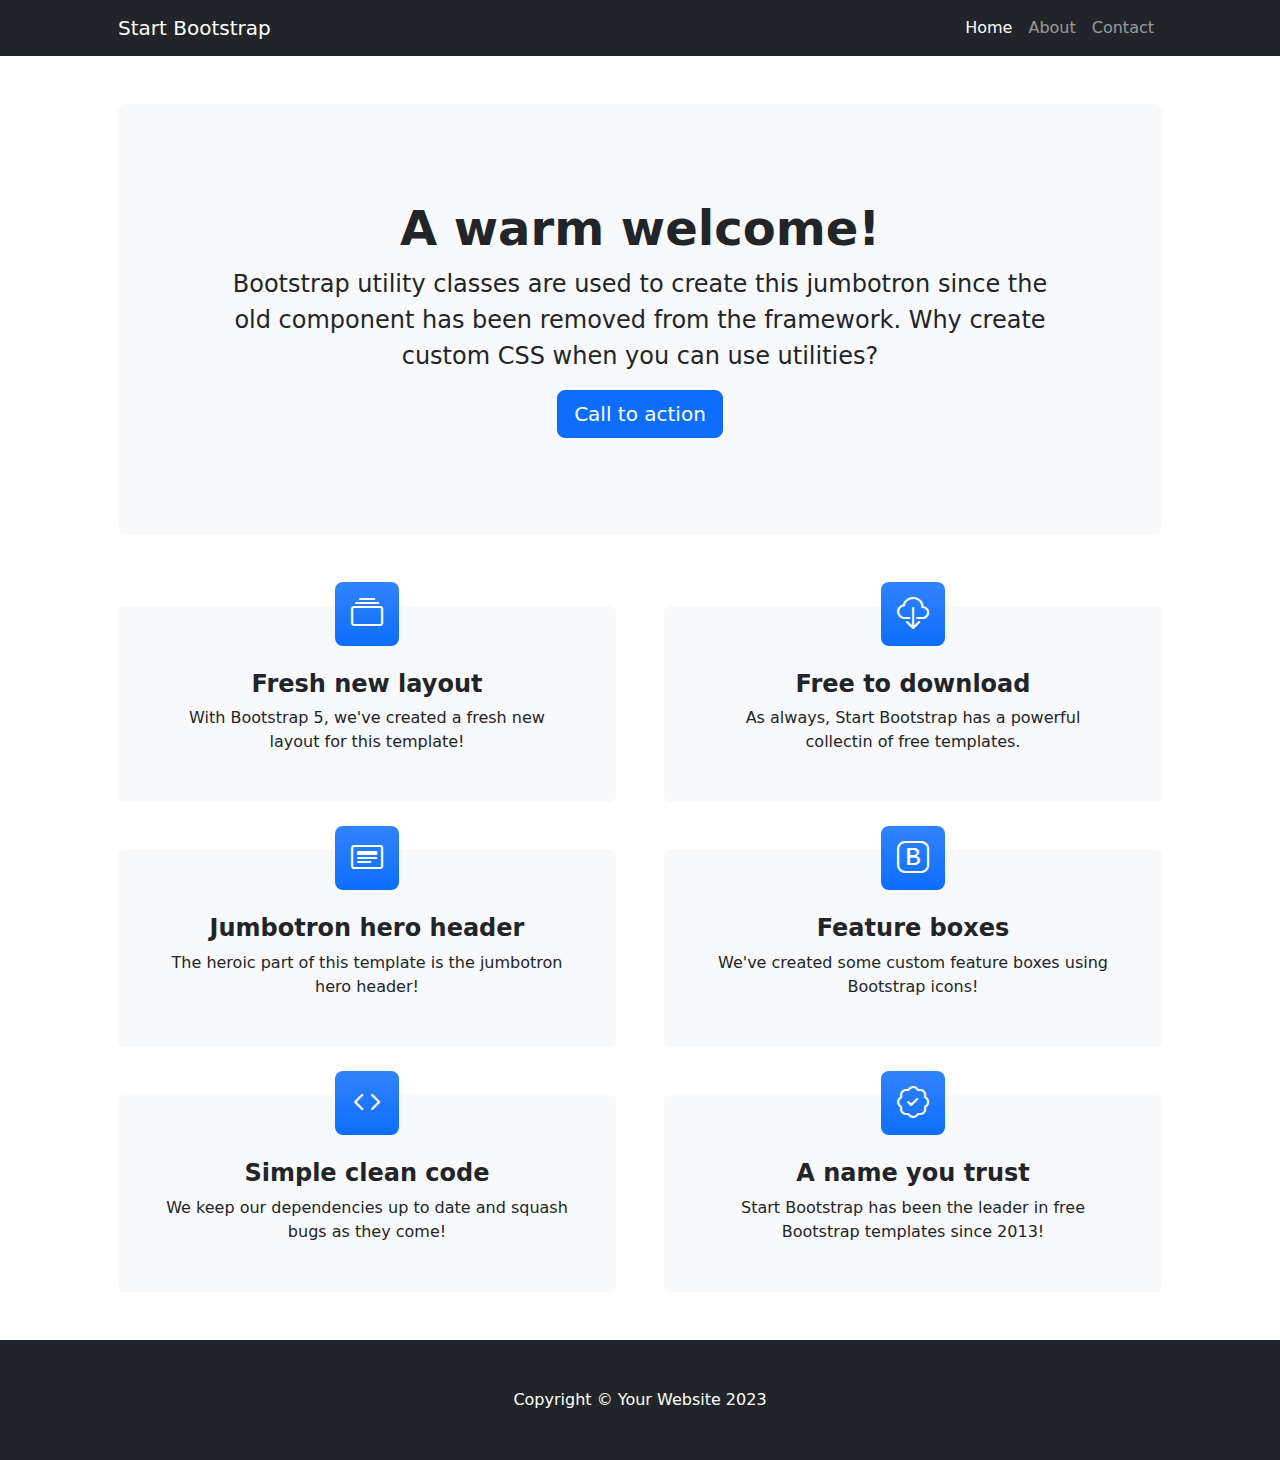
==== myapp/templates/home.html @ 9fb50898 "Carga de todos los archivos" ====
<!DOCTYPE html>
<html lang="en">
    <head>
        <meta charset="utf-8" />
        <meta name="viewport" content="width=device-width, initial-scale=1, shrink-to-fit=no" />
        <meta name="description" content="" />
        <meta name="author" content="" />
        <title>Heroic Features - Start Bootstrap Template</title>
        <!-- Favicon-->
        <link rel="icon" type="image/x-icon" href="static/assets/favicon.ico" />
        <!-- Bootstrap icons-->
        <link href="https://cdn.jsdelivr.net/npm/bootstrap-icons@1.4.1/font/bootstrap-icons.css" rel="stylesheet" />
        <!-- Core theme CSS (includes Bootstrap)-->
        <link href="static/css/styles.css" rel="stylesheet" />
    </head>
    <body>
        <!-- Responsive navbar-->
        <nav class="navbar navbar-expand-lg navbar-dark bg-dark">
            <div class="container px-lg-5">
                <a class="navbar-brand" href="#!">Start Bootstrap</a>
                <button class="navbar-toggler" type="button" data-bs-toggle="collapse" data-bs-target="#navbarSupportedContent" aria-controls="navbarSupportedContent" aria-expanded="false" aria-label="Toggle navigation"><span class="navbar-toggler-icon"></span></button>
                <div class="collapse navbar-collapse" id="navbarSupportedContent">
                    <ul class="navbar-nav ms-auto mb-2 mb-lg-0">
                        <li class="nav-item"><a class="nav-link active" aria-current="page" href="#!">Home</a></li>
                        <li class="nav-item"><a class="nav-link" href="#!">About</a></li>
                        <li class="nav-item"><a class="nav-link" href="#!">Contact</a></li>
                    </ul>
                </div>
            </div>
        </nav>
        <!-- Header-->
        <header class="py-5">
            <div class="container px-lg-5">
                <div class="p-4 p-lg-5 bg-light rounded-3 text-center">
                    <div class="m-4 m-lg-5">
                        <h1 class="display-5 fw-bold">A warm welcome!</h1>
                        <p class="fs-4">Bootstrap utility classes are used to create this jumbotron since the old component has been removed from the framework. Why create custom CSS when you can use utilities?</p>
                        <a class="btn btn-primary btn-lg" href="#!">Call to action</a>
                    </div>
                </div>
            </div>
        </header>
        <!-- Page Content-->
        <section class="pt-4">
            <div class="container px-lg-5">
                <!-- Page Features-->
                <div class="row gx-lg-5">
                    <div class="col-lg-6 col-xxl-4 mb-5">
                        <div class="card bg-light border-0 h-100">
                            <div class="card-body text-center p-4 p-lg-5 pt-0 pt-lg-0">
                                <div class="feature bg-primary bg-gradient text-white rounded-3 mb-4 mt-n4"><i class="bi bi-collection"></i></div>
                                <h2 class="fs-4 fw-bold">Fresh new layout</h2>
                                <p class="mb-0">With Bootstrap 5, we've created a fresh new layout for this template!</p>
                            </div>
                        </div>
                    </div>
                    <div class="col-lg-6 col-xxl-4 mb-5">
                        <div class="card bg-light border-0 h-100">
                            <div class="card-body text-center p-4 p-lg-5 pt-0 pt-lg-0">
                                <div class="feature bg-primary bg-gradient text-white rounded-3 mb-4 mt-n4"><i class="bi bi-cloud-download"></i></div>
                                <h2 class="fs-4 fw-bold">Free to download</h2>
                                <p class="mb-0">As always, Start Bootstrap has a powerful collectin of free templates.</p>
                            </div>
                        </div>
                    </div>
                    <div class="col-lg-6 col-xxl-4 mb-5">
                        <div class="card bg-light border-0 h-100">
                            <div class="card-body text-center p-4 p-lg-5 pt-0 pt-lg-0">
                                <div class="feature bg-primary bg-gradient text-white rounded-3 mb-4 mt-n4"><i class="bi bi-card-heading"></i></div>
                                <h2 class="fs-4 fw-bold">Jumbotron hero header</h2>
                                <p class="mb-0">The heroic part of this template is the jumbotron hero header!</p>
                            </div>
                        </div>
                    </div>
                    <div class="col-lg-6 col-xxl-4 mb-5">
                        <div class="card bg-light border-0 h-100">
                            <div class="card-body text-center p-4 p-lg-5 pt-0 pt-lg-0">
                                <div class="feature bg-primary bg-gradient text-white rounded-3 mb-4 mt-n4"><i class="bi bi-bootstrap"></i></div>
                                <h2 class="fs-4 fw-bold">Feature boxes</h2>
                                <p class="mb-0">We've created some custom feature boxes using Bootstrap icons!</p>
                            </div>
                        </div>
                    </div>
                    <div class="col-lg-6 col-xxl-4 mb-5">
                        <div class="card bg-light border-0 h-100">
                            <div class="card-body text-center p-4 p-lg-5 pt-0 pt-lg-0">
                                <div class="feature bg-primary bg-gradient text-white rounded-3 mb-4 mt-n4"><i class="bi bi-code"></i></div>
                                <h2 class="fs-4 fw-bold">Simple clean code</h2>
                                <p class="mb-0">We keep our dependencies up to date and squash bugs as they come!</p>
                            </div>
                        </div>
                    </div>
                    <div class="col-lg-6 col-xxl-4 mb-5">
                        <div class="card bg-light border-0 h-100">
                            <div class="card-body text-center p-4 p-lg-5 pt-0 pt-lg-0">
                                <div class="feature bg-primary bg-gradient text-white rounded-3 mb-4 mt-n4"><i class="bi bi-patch-check"></i></div>
                                <h2 class="fs-4 fw-bold">A name you trust</h2>
                                <p class="mb-0">Start Bootstrap has been the leader in free Bootstrap templates since 2013!</p>
                            </div>
                        </div>
                    </div>
                </div>
            </div>
        </section>
        <!-- Footer-->
        <footer class="py-5 bg-dark">
            <div class="container"><p class="m-0 text-center text-white">Copyright &copy; Your Website 2023</p></div>
        </footer>
        <!-- Bootstrap core JS-->
        <script src="https://cdn.jsdelivr.net/npm/bootstrap@5.2.3/dist/js/bootstrap.bundle.min.js"></script>
        <!-- Core theme JS-->
        <script src="static/js/scripts.js"></script>
    </body>
</html>
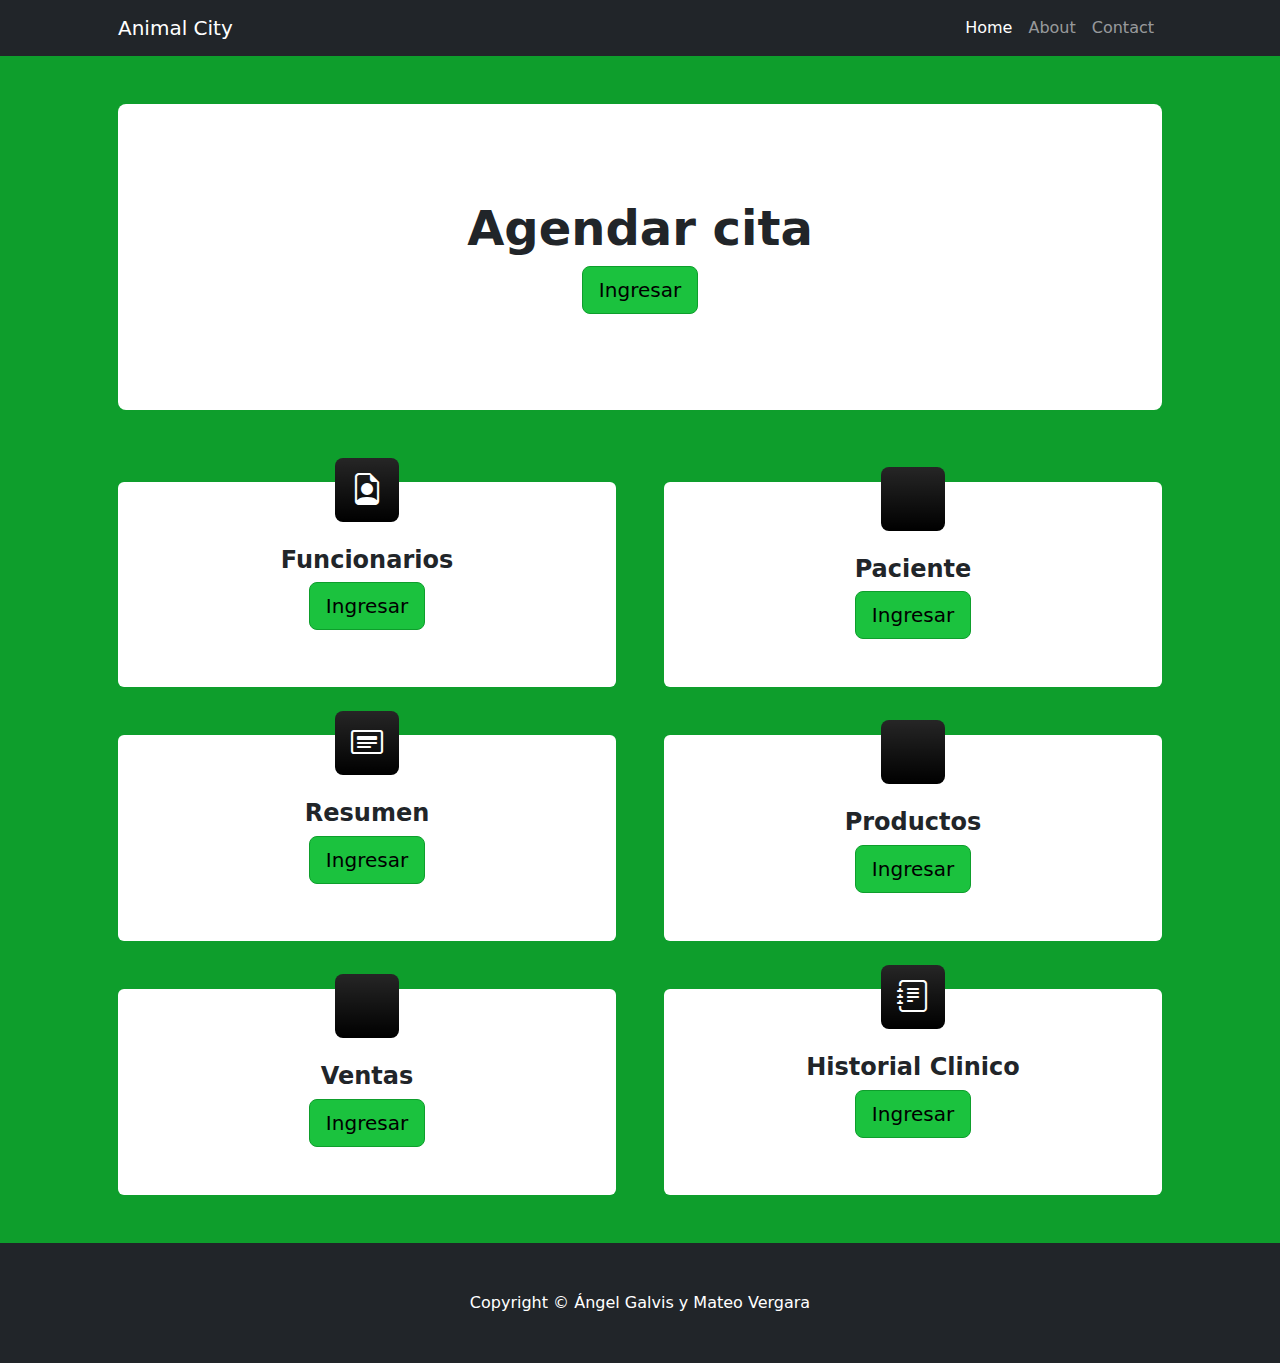
==== commit 3e844477: "Se configuro el front y se agrego el direccionamiento entre vistas" ====
--- a/myapp/templates/home.html
+++ b/myapp/templates/home.html
@@ -1,23 +1,25 @@
 <!DOCTYPE html>
-<html lang="en">
+<html lang="es">
     <head>
         <meta charset="utf-8" />
         <meta name="viewport" content="width=device-width, initial-scale=1, shrink-to-fit=no" />
         <meta name="description" content="" />
         <meta name="author" content="" />
-        <title>Heroic Features - Start Bootstrap Template</title>
+        <title>Animal City.com</title>
         <!-- Favicon-->
         <link rel="icon" type="image/x-icon" href="static/assets/favicon.ico" />
         <!-- Bootstrap icons-->
         <link href="https://cdn.jsdelivr.net/npm/bootstrap-icons@1.4.1/font/bootstrap-icons.css" rel="stylesheet" />
         <!-- Core theme CSS (includes Bootstrap)-->
         <link href="static/css/styles.css" rel="stylesheet" />
+        <!--Iconos de Wesome-->
+        <link rel="stylesheet" href="https://cdnjs.cloudflare.com/ajax/libs/font-awesome/6.4.0/css/all.min.css" integrity="sha512-iecdLmaskl7CVkqkXNQ/ZH/XLlvWZOJyj7Yy7tcenmpD1ypASozpmT/E0iPtmFIB46ZmdtAc9eNBvH0H/ZpiBw==" crossorigin="anonymous" referrerpolicy="no-referrer" />
     </head>
     <body>
         <!-- Responsive navbar-->
         <nav class="navbar navbar-expand-lg navbar-dark bg-dark">
             <div class="container px-lg-5">
-                <a class="navbar-brand" href="#!">Start Bootstrap</a>
+                <a class="navbar-brand" href="#!">Animal City</a>
                 <button class="navbar-toggler" type="button" data-bs-toggle="collapse" data-bs-target="#navbarSupportedContent" aria-controls="navbarSupportedContent" aria-expanded="false" aria-label="Toggle navigation"><span class="navbar-toggler-icon"></span></button>
                 <div class="collapse navbar-collapse" id="navbarSupportedContent">
                     <ul class="navbar-nav ms-auto mb-2 mb-lg-0">
@@ -31,11 +33,10 @@
         <!-- Header-->
         <header class="py-5">
             <div class="container px-lg-5">
-                <div class="p-4 p-lg-5 bg-light rounded-3 text-center">
+                <div class="p-4 p-lg-5 bg-light rounded-3 text-center ">
                     <div class="m-4 m-lg-5">
-                        <h1 class="display-5 fw-bold">A warm welcome!</h1>
-                        <p class="fs-4">Bootstrap utility classes are used to create this jumbotron since the old component has been removed from the framework. Why create custom CSS when you can use utilities?</p>
-                        <a class="btn btn-primary btn-lg" href="#!">Call to action</a>
+                        <h1 class="display-5 fw-bold">Agendar cita</h1>
+                        <a class="btn btn-primary btn-lg" href="Agendar">Ingresar</a>
                     </div>
                 </div>
             </div>
@@ -45,57 +46,63 @@
             <div class="container px-lg-5">
                 <!-- Page Features-->
                 <div class="row gx-lg-5">
+                    <!--Funcionarios-->
                     <div class="col-lg-6 col-xxl-4 mb-5">
                         <div class="card bg-light border-0 h-100">
                             <div class="card-body text-center p-4 p-lg-5 pt-0 pt-lg-0">
-                                <div class="feature bg-primary bg-gradient text-white rounded-3 mb-4 mt-n4"><i class="bi bi-collection"></i></div>
-                                <h2 class="fs-4 fw-bold">Fresh new layout</h2>
-                                <p class="mb-0">With Bootstrap 5, we've created a fresh new layout for this template!</p>
+                                <div class="feature bg-primary bg-gradient text-white rounded-3 mb-4 mt-n4"><i class="bi bi-file-earmark-person"></i></div>
+                                <h2 class="fs-4 fw-bold">Funcionarios</h2>
+                                <a class="btn btn-primary btn-lg" href="Funcionarios">Ingresar</a>
                             </div>
                         </div>
                     </div>
+                    <!--Paciente-->
                     <div class="col-lg-6 col-xxl-4 mb-5">
                         <div class="card bg-light border-0 h-100">
                             <div class="card-body text-center p-4 p-lg-5 pt-0 pt-lg-0">
-                                <div class="feature bg-primary bg-gradient text-white rounded-3 mb-4 mt-n4"><i class="bi bi-cloud-download"></i></div>
-                                <h2 class="fs-4 fw-bold">Free to download</h2>
-                                <p class="mb-0">As always, Start Bootstrap has a powerful collectin of free templates.</p>
+                                <div class="feature bg-primary bg-gradient text-white rounded-3 mb-4 mt-n4"><i class="fa-solid fa-shield-cat"></i></div>
+                                <h2 class="fs-4 fw-bold">Paciente</h2>
+                                <a class="btn btn-primary btn-lg" href="Paciente">Ingresar</a>
                             </div>
                         </div>
                     </div>
+                    <!--Resumen-->
                     <div class="col-lg-6 col-xxl-4 mb-5">
                         <div class="card bg-light border-0 h-100">
                             <div class="card-body text-center p-4 p-lg-5 pt-0 pt-lg-0">
                                 <div class="feature bg-primary bg-gradient text-white rounded-3 mb-4 mt-n4"><i class="bi bi-card-heading"></i></div>
-                                <h2 class="fs-4 fw-bold">Jumbotron hero header</h2>
-                                <p class="mb-0">The heroic part of this template is the jumbotron hero header!</p>
+                                <h2 class="fs-4 fw-bold">Resumen</h2>
+                                <a class="btn btn-primary btn-lg" href="Resumen">Ingresar</a>
                             </div>
                         </div>
                     </div>
+                    <!--Productos-->
                     <div class="col-lg-6 col-xxl-4 mb-5">
                         <div class="card bg-light border-0 h-100">
                             <div class="card-body text-center p-4 p-lg-5 pt-0 pt-lg-0">
-                                <div class="feature bg-primary bg-gradient text-white rounded-3 mb-4 mt-n4"><i class="bi bi-bootstrap"></i></div>
-                                <h2 class="fs-4 fw-bold">Feature boxes</h2>
-                                <p class="mb-0">We've created some custom feature boxes using Bootstrap icons!</p>
+                                <div class="feature bg-primary bg-gradient text-white rounded-3 mb-4 mt-n4"><i class="fa-solid fa-syringe"></i></div>
+                                <h2 class="fs-4 fw-bold">Productos</h2>
+                                <a class="btn btn-primary btn-lg" href="Productos">Ingresar</a>
                             </div>
                         </div>
                     </div>
+                    <!--Ventas-->
                     <div class="col-lg-6 col-xxl-4 mb-5">
                         <div class="card bg-light border-0 h-100">
                             <div class="card-body text-center p-4 p-lg-5 pt-0 pt-lg-0">
-                                <div class="feature bg-primary bg-gradient text-white rounded-3 mb-4 mt-n4"><i class="bi bi-code"></i></div>
-                                <h2 class="fs-4 fw-bold">Simple clean code</h2>
-                                <p class="mb-0">We keep our dependencies up to date and squash bugs as they come!</p>
+                                <div class="feature bg-primary bg-gradient text-white rounded-3 mb-4 mt-n4"><i class="fa-solid fa-money-bill-1-wave"></i></div>
+                                <h2 class="fs-4 fw-bold">Ventas</h2>
+                                <a class="btn btn-primary btn-lg" href="Ventas">Ingresar</a>
                             </div>
                         </div>
                     </div>
+                    <!--Historial Clinico-->
                     <div class="col-lg-6 col-xxl-4 mb-5">
                         <div class="card bg-light border-0 h-100">
                             <div class="card-body text-center p-4 p-lg-5 pt-0 pt-lg-0">
-                                <div class="feature bg-primary bg-gradient text-white rounded-3 mb-4 mt-n4"><i class="bi bi-patch-check"></i></div>
-                                <h2 class="fs-4 fw-bold">A name you trust</h2>
-                                <p class="mb-0">Start Bootstrap has been the leader in free Bootstrap templates since 2013!</p>
+                                <div class="feature bg-primary bg-gradient text-white rounded-3 mb-4 mt-n4"><i class="bi bi-journal-text"></i></div>
+                                <h2 class="fs-4 fw-bold">Historial Clinico</h2>
+                                <a class="btn btn-primary btn-lg" href="Historial_Cli">Ingresar</a>
                             </div>
                         </div>
                     </div>
@@ -104,7 +111,7 @@
         </section>
         <!-- Footer-->
         <footer class="py-5 bg-dark">
-            <div class="container"><p class="m-0 text-center text-white">Copyright &copy; Your Website 2023</p></div>
+            <div class="container"><p class="m-0 text-center text-white">Copyright &copy; Ángel Galvis y Mateo Vergara</p></div>
         </footer>
         <!-- Bootstrap core JS-->
         <script src="https://cdn.jsdelivr.net/npm/bootstrap@5.2.3/dist/js/bootstrap.bundle.min.js"></script>
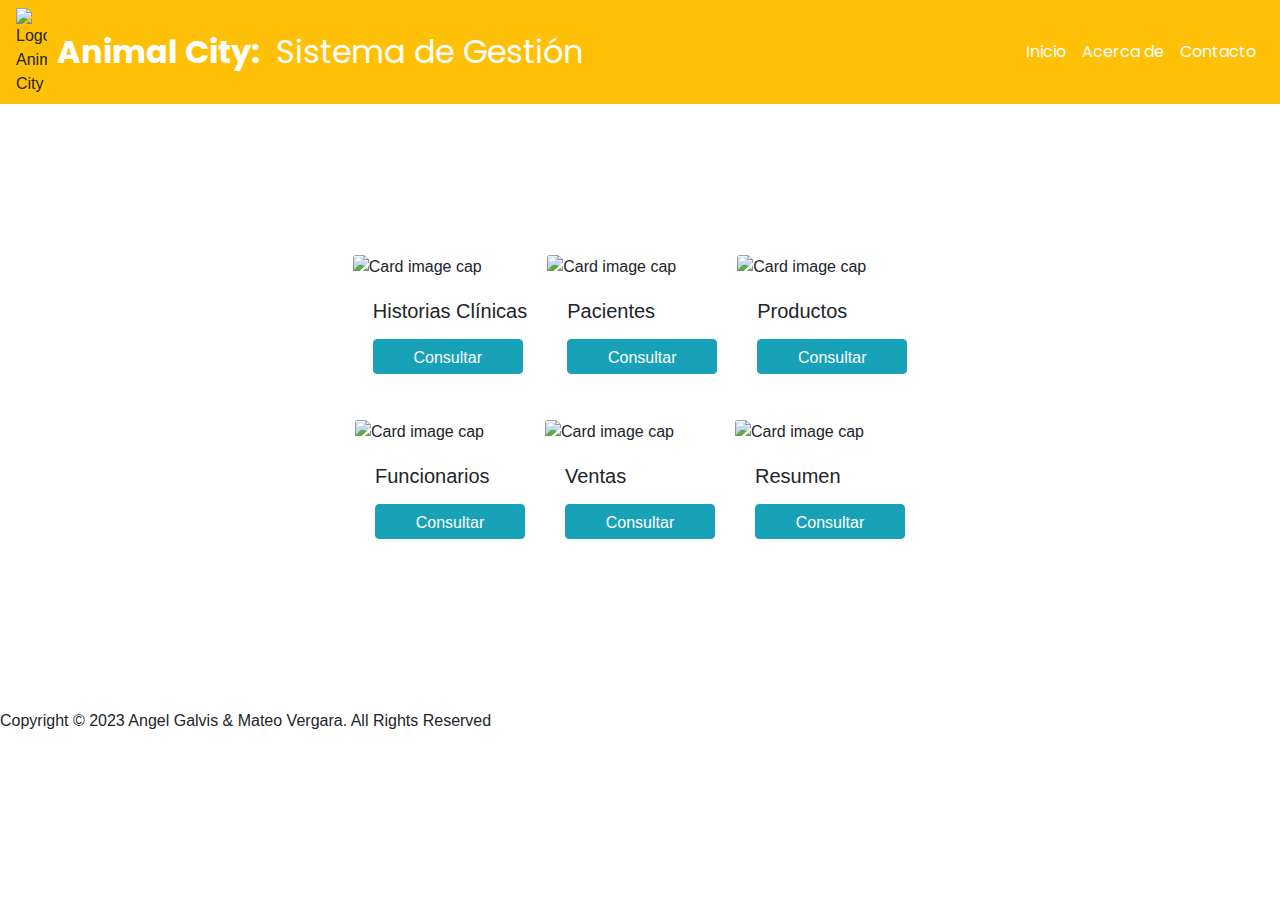
==== commit 3f5d3821: "Se agregan los cambios en de los templates" ====
--- a/myapp/templates/home.html
+++ b/myapp/templates/home.html
@@ -1,121 +1,147 @@
 <!DOCTYPE html>
+
 <html lang="es">
-    <head>
-        <meta charset="utf-8" />
-        <meta name="viewport" content="width=device-width, initial-scale=1, shrink-to-fit=no" />
-        <meta name="description" content="" />
-        <meta name="author" content="" />
-        <title>Animal City.com</title>
-        <!-- Favicon-->
-        <link rel="icon" type="image/x-icon" href="static/assets/favicon.ico" />
-        <!-- Bootstrap icons-->
-        <link href="https://cdn.jsdelivr.net/npm/bootstrap-icons@1.4.1/font/bootstrap-icons.css" rel="stylesheet" />
-        <!-- Core theme CSS (includes Bootstrap)-->
-        <link href="static/css/styles.css" rel="stylesheet" />
-        <!--Iconos de Wesome-->
-        <link rel="stylesheet" href="https://cdnjs.cloudflare.com/ajax/libs/font-awesome/6.4.0/css/all.min.css" integrity="sha512-iecdLmaskl7CVkqkXNQ/ZH/XLlvWZOJyj7Yy7tcenmpD1ypASozpmT/E0iPtmFIB46ZmdtAc9eNBvH0H/ZpiBw==" crossorigin="anonymous" referrerpolicy="no-referrer" />
-    </head>
-    <body>
-        <!-- Responsive navbar-->
-        <nav class="navbar navbar-expand-lg navbar-dark bg-dark">
-            <div class="container px-lg-5">
-                <a class="navbar-brand" href="#!">Animal City</a>
-                <button class="navbar-toggler" type="button" data-bs-toggle="collapse" data-bs-target="#navbarSupportedContent" aria-controls="navbarSupportedContent" aria-expanded="false" aria-label="Toggle navigation"><span class="navbar-toggler-icon"></span></button>
-                <div class="collapse navbar-collapse" id="navbarSupportedContent">
-                    <ul class="navbar-nav ms-auto mb-2 mb-lg-0">
-                        <li class="nav-item"><a class="nav-link active" aria-current="page" href="#!">Home</a></li>
-                        <li class="nav-item"><a class="nav-link" href="#!">About</a></li>
-                        <li class="nav-item"><a class="nav-link" href="#!">Contact</a></li>
-                    </ul>
-                </div>
+
+  <head>
+
+    <meta charset="UTF-8">
+    <meta name="viewport" content="width=device-width, initial-scale=1.0">
+
+    <!-- Titulo Página Web-->
+    <title>Animal City - Menú</title>
+
+    <!-- Favicon Pagina Web -->
+    <link rel="icon" type="image/png" href="../Views/images/favicon.png">
+
+    <!-- Agregamos los enlaces a los archivos CSS de Bootstrap -->
+    <link rel="stylesheet" href="https://maxcdn.bootstrapcdn.com/bootstrap/4.0.0/css/bootstrap.min.css">
+    
+    <!--Hoja de Estilos CSS-->
+    <link rel="stylesheet" href="../Views/css/style.css">
+
+    <!--Fuente de Google-->
+    <link rel="preconnect" href="https://fonts.googleapis.com">
+    <link rel="preconnect" href="https://fonts.gstatic.com" crossorigin>
+    <link href="https://fonts.googleapis.com/css2?family=Open+Sans:wght@400;700&family=Poppins:wght@400;700&display=swap" rel="stylesheet">
+
+  </head>
+
+    <body class="cuerpo-menu">
+
+        <!-- Creamos la navbar -->
+        <nav class="navbar navbar-expand-lg bg-warning">
+
+            <img class="logo-navbar" src="../Views/images/favicon.png" alt="Logo Animal City" style="width: 2.5%; margin-right: 10px;">
+            <a class="navbar-brand" href="#" style="color: white; font-size: xx-large; font-weight: bold; font-family: 'Poppins', sans-serif;">Animal City:</a>
+            <a class="navbar-brand" href="#" style="color: white; font-size: xx-large; font-family: 'Poppins', sans-serif;">Sistema de Gestión</a>
+
+            <button class="navbar-toggler" type="button" data-toggle="collapse" data-target="#navbarNav" aria-controls="navbarNav" aria-expanded="false" aria-label="Toggle navigation">
+              <span class="navbar-toggler-icon"></span>
+            </button>
+
+            <div class="collapse navbar-collapse" id="navbarNav" style="align-content: center;">
+              
+              <ul class="navbar-nav ml-auto">
+
+                <li class="nav-item">
+                  <a class="nav-link" href="#" style="color: white; font-family: 'Poppins', sans-serif;">Inicio</a>
+                </li>
+
+                <li class="nav-item"">
+                  <a class="nav-link" href="#" style="color: white; font-family: 'Poppins', sans-serif;">Acerca de</a>
+                </li>
+
+                <li class="nav-item">
+                  <a class="nav-link" href="#"  style="color: white; font-family: 'Poppins', sans-serif;">Contacto</a>
+                </li>
+
+              </ul>
+
             </div>
+
         </nav>
-        <!-- Header-->
-        <header class="py-5">
-            <div class="container px-lg-5">
-                <div class="p-4 p-lg-5 bg-light rounded-3 text-center ">
-                    <div class="m-4 m-lg-5">
-                        <h1 class="display-5 fw-bold">Agendar cita</h1>
-                        <a class="btn btn-primary btn-lg" href="Agendar">Ingresar</a>
-                    </div>
-                </div>
+        <!-- End of navbar -->
+
+        <!-- Div Container (Where content goes!) -->
+        <div class="container" style="margin-top: 150px;">
+
+          <div class="row d-flex justify-content-center">
+
+            <div class="card-menu">
+              <img class="card-img-top" src="../Views/images/ImageHistoriaClinica.png" alt="Card image cap">
+              <div class="card-body">
+                <h5 class="card-title">Historias Clínicas</h5>
+                </p>
+                <a href="#" class="btn btn-info" style="height: 35px; width: 150px;">Consultar</a>
+              </div>
             </div>
-        </header>
-        <!-- Page Content-->
-        <section class="pt-4">
-            <div class="container px-lg-5">
-                <!-- Page Features-->
-                <div class="row gx-lg-5">
-                    <!--Funcionarios-->
-                    <div class="col-lg-6 col-xxl-4 mb-5">
-                        <div class="card bg-light border-0 h-100">
-                            <div class="card-body text-center p-4 p-lg-5 pt-0 pt-lg-0">
-                                <div class="feature bg-primary bg-gradient text-white rounded-3 mb-4 mt-n4"><i class="bi bi-file-earmark-person"></i></div>
-                                <h2 class="fs-4 fw-bold">Funcionarios</h2>
-                                <a class="btn btn-primary btn-lg" href="Funcionarios">Ingresar</a>
-                            </div>
-                        </div>
-                    </div>
-                    <!--Paciente-->
-                    <div class="col-lg-6 col-xxl-4 mb-5">
-                        <div class="card bg-light border-0 h-100">
-                            <div class="card-body text-center p-4 p-lg-5 pt-0 pt-lg-0">
-                                <div class="feature bg-primary bg-gradient text-white rounded-3 mb-4 mt-n4"><i class="fa-solid fa-shield-cat"></i></div>
-                                <h2 class="fs-4 fw-bold">Paciente</h2>
-                                <a class="btn btn-primary btn-lg" href="Paciente">Ingresar</a>
-                            </div>
-                        </div>
-                    </div>
-                    <!--Resumen-->
-                    <div class="col-lg-6 col-xxl-4 mb-5">
-                        <div class="card bg-light border-0 h-100">
-                            <div class="card-body text-center p-4 p-lg-5 pt-0 pt-lg-0">
-                                <div class="feature bg-primary bg-gradient text-white rounded-3 mb-4 mt-n4"><i class="bi bi-card-heading"></i></div>
-                                <h2 class="fs-4 fw-bold">Resumen</h2>
-                                <a class="btn btn-primary btn-lg" href="Resumen">Ingresar</a>
-                            </div>
-                        </div>
-                    </div>
-                    <!--Productos-->
-                    <div class="col-lg-6 col-xxl-4 mb-5">
-                        <div class="card bg-light border-0 h-100">
-                            <div class="card-body text-center p-4 p-lg-5 pt-0 pt-lg-0">
-                                <div class="feature bg-primary bg-gradient text-white rounded-3 mb-4 mt-n4"><i class="fa-solid fa-syringe"></i></div>
-                                <h2 class="fs-4 fw-bold">Productos</h2>
-                                <a class="btn btn-primary btn-lg" href="Productos">Ingresar</a>
-                            </div>
-                        </div>
-                    </div>
-                    <!--Ventas-->
-                    <div class="col-lg-6 col-xxl-4 mb-5">
-                        <div class="card bg-light border-0 h-100">
-                            <div class="card-body text-center p-4 p-lg-5 pt-0 pt-lg-0">
-                                <div class="feature bg-primary bg-gradient text-white rounded-3 mb-4 mt-n4"><i class="fa-solid fa-money-bill-1-wave"></i></div>
-                                <h2 class="fs-4 fw-bold">Ventas</h2>
-                                <a class="btn btn-primary btn-lg" href="Ventas">Ingresar</a>
-                            </div>
-                        </div>
-                    </div>
-                    <!--Historial Clinico-->
-                    <div class="col-lg-6 col-xxl-4 mb-5">
-                        <div class="card bg-light border-0 h-100">
-                            <div class="card-body text-center p-4 p-lg-5 pt-0 pt-lg-0">
-                                <div class="feature bg-primary bg-gradient text-white rounded-3 mb-4 mt-n4"><i class="bi bi-journal-text"></i></div>
-                                <h2 class="fs-4 fw-bold">Historial Clinico</h2>
-                                <a class="btn btn-primary btn-lg" href="Historial_Cli">Ingresar</a>
-                            </div>
-                        </div>
-                    </div>
-                </div>
+            
+            <div class="card-menu">
+              <img class="card-img-top" src="../Views/images/Paciente.png" alt="Card image cap">
+              <div class="card-body">
+                <h5 class="card-title">Pacientes</h5>
+                </p>
+                <a href="#" class="btn btn-info" style="height: 35px; width: 150px;">Consultar</a>
+              </div>
             </div>
-        </section>
-        <!-- Footer-->
-        <footer class="py-5 bg-dark">
-            <div class="container"><p class="m-0 text-center text-white">Copyright &copy; Ángel Galvis y Mateo Vergara</p></div>
-        </footer>
-        <!-- Bootstrap core JS-->
-        <script src="https://cdn.jsdelivr.net/npm/bootstrap@5.2.3/dist/js/bootstrap.bundle.min.js"></script>
-        <!-- Core theme JS-->
-        <script src="static/js/scripts.js"></script>
+            
+            <div class="card-menu"">
+              <img class="card-img-top" src="../Views/images/Productos.png" alt="Card image cap">
+              <div class="card-body">
+                <h5 class="card-title">Productos</h5>
+                </p>
+                <a href="#" class="btn btn-info" style="height: 35px; width: 150px;">Consultar</a>
+              </div>
+            </div>
+            
+          </div>  
+
+        </div>
+
+        <div class="container" style="margin-top: 25px; margin-bottom: 150px;">
+        
+          <div class="row d-flex justify-content-center">
+        
+            <div class="card-menu"">
+              <img class="card-img-top" src="../Views/images/Funcionario.png" alt="Card image cap">
+              <div class="card-body">
+                <h5 class="card-title">Funcionarios</h5>
+                </p>
+                <a href="#" class="btn btn-info" style="height: 35px; width: 150px;">Consultar</a>
+              </div>
+            </div>
+        
+            <div class="card-menu"">
+              <img class="card-img-top" src="../Views/images/Ventas.png" alt="Card image cap">
+              <div class="card-body">
+                <h5 class="card-title">Ventas</h5>
+                </p>
+                <a href="#" class="btn btn-info" style="height: 35px; width: 150px;">Consultar</a>
+              </div>
+            </div>
+        
+            <div class="card-menu">
+              <img class="card-img-top" src="../Views/images/Resumen.png" alt="Card image cap">
+              <div class="card-body">
+                <h5 class="card-title">Resumen</h5>
+                </p>
+                <a href="#" class="btn btn-info" style="height: 35px; width: 150px;">Consultar</a>
+              </div>
+            </div>
+        
+          </div>
+
+        </div>
+        <!--End of Row Container-->
+
+            <!-- Agregamos los enlaces a los archivos JavaScript de Bootstrap -->
+            <script src="https://code.jquery.com/jquery-3.2.1.slim.min.js"></script>
+            <script src="https://cdnjs.cloudflare.com/ajax/libs/popper.js/1.12.9/umd/popper.min.js"></script>
+            <script src="https://maxcdn.bootstrapcdn.com/bootstrap/4.0.0/js/bootstrap.min.js"></script>
+
+            <!-- Agregamos el Footer-->
+            <footer>
+              Copyright © 2023 Angel Galvis & Mateo Vergara. All Rights Reserved
+            </footer>
     </body>
-</html>
+  </html>
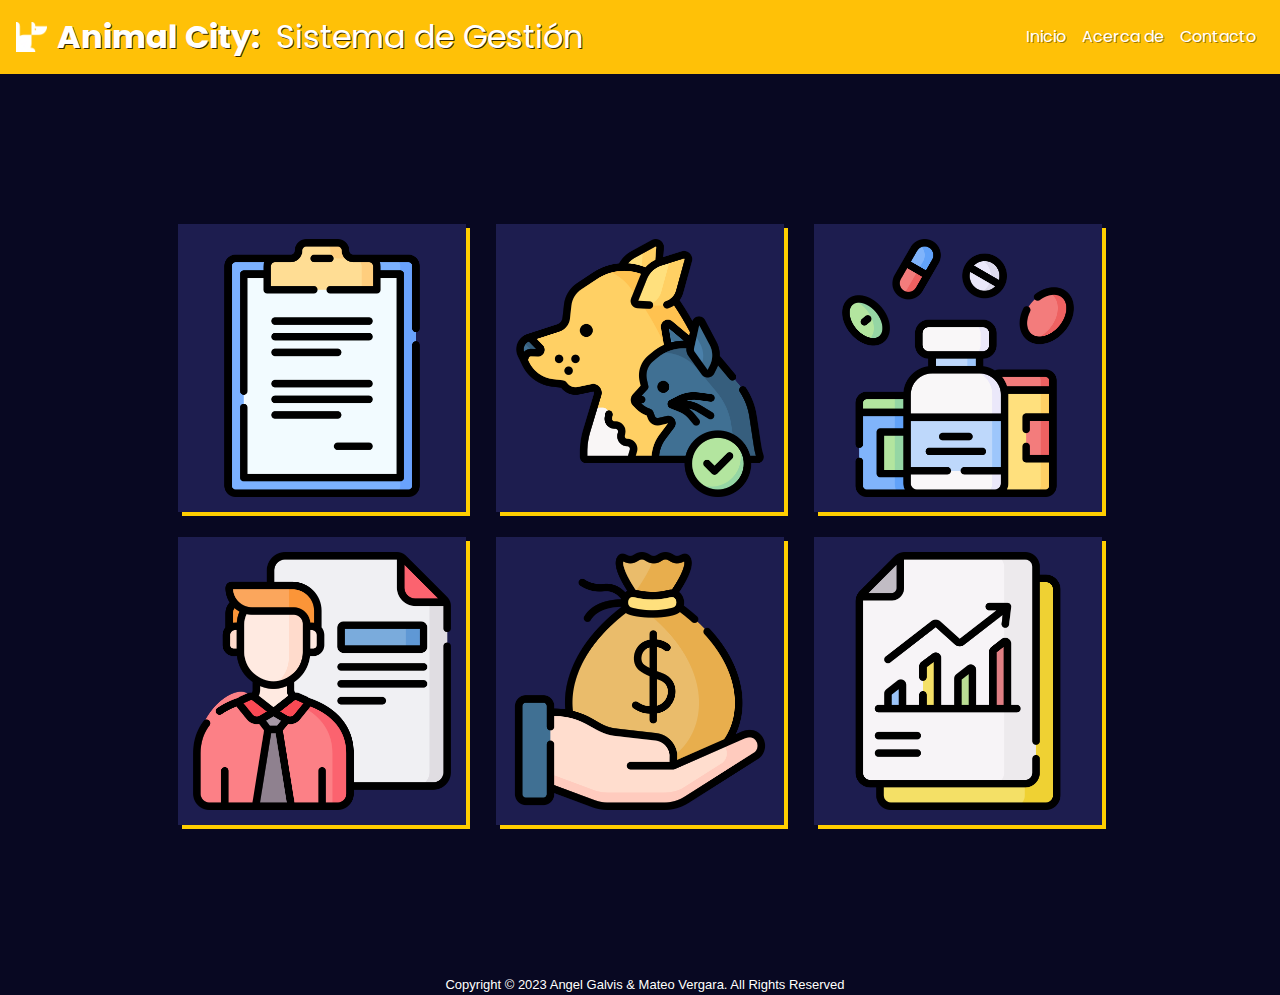
==== commit 213e32a8: "se crearon los modelos y se hizo la conexión a la base de datos" ====
--- a/myapp/templates/home.html
+++ b/myapp/templates/home.html
@@ -11,13 +11,13 @@
     <title>Animal City - Menú</title>
 
     <!-- Favicon Pagina Web -->
-    <link rel="icon" type="image/png" href="../Views/images/favicon.png">
+    <link rel="icon" type="image/png" href="static/assets/favicon.png">
 
     <!-- Agregamos los enlaces a los archivos CSS de Bootstrap -->
     <link rel="stylesheet" href="https://maxcdn.bootstrapcdn.com/bootstrap/4.0.0/css/bootstrap.min.css">
     
     <!--Hoja de Estilos CSS-->
-    <link rel="stylesheet" href="../Views/css/style.css">
+    <link rel="stylesheet" href="static/css/style.css">
 
     <!--Fuente de Google-->
     <link rel="preconnect" href="https://fonts.googleapis.com">
@@ -31,7 +31,7 @@
         <!-- Creamos la navbar -->
         <nav class="navbar navbar-expand-lg bg-warning">
 
-            <img class="logo-navbar" src="../Views/images/favicon.png" alt="Logo Animal City" style="width: 2.5%; margin-right: 10px;">
+            <img class="logo-navbar" src="static/assets/favicon.png" alt="Logo Animal City" style="width: 2.5%; margin-right: 10px;">
             <a class="navbar-brand" href="#" style="color: white; font-size: xx-large; font-weight: bold; font-family: 'Poppins', sans-serif;">Animal City:</a>
             <a class="navbar-brand" href="#" style="color: white; font-size: xx-large; font-family: 'Poppins', sans-serif;">Sistema de Gestión</a>
 
@@ -68,7 +68,7 @@
           <div class="row d-flex justify-content-center">
 
             <div class="card-menu">
-              <img class="card-img-top" src="../Views/images/ImageHistoriaClinica.png" alt="Card image cap">
+              <img class="card-img-top" src="static/assets/ImageHistoriaClinica.png" alt="Card image cap">
               <div class="card-body">
                 <h5 class="card-title">Historias Clínicas</h5>
                 </p>
@@ -77,7 +77,7 @@
             </div>
             
             <div class="card-menu">
-              <img class="card-img-top" src="../Views/images/Paciente.png" alt="Card image cap">
+              <img class="card-img-top" src="static/assets/Paciente.png" alt="Card image cap">
               <div class="card-body">
                 <h5 class="card-title">Pacientes</h5>
                 </p>
@@ -86,7 +86,7 @@
             </div>
             
             <div class="card-menu"">
-              <img class="card-img-top" src="../Views/images/Productos.png" alt="Card image cap">
+              <img class="card-img-top" src="static/assets/Productos.png" alt="Card image cap">
               <div class="card-body">
                 <h5 class="card-title">Productos</h5>
                 </p>
@@ -103,7 +103,7 @@
           <div class="row d-flex justify-content-center">
         
             <div class="card-menu"">
-              <img class="card-img-top" src="../Views/images/Funcionario.png" alt="Card image cap">
+              <img class="card-img-top" src="static/assets/Funcionario.png" alt="Card image cap">
               <div class="card-body">
                 <h5 class="card-title">Funcionarios</h5>
                 </p>
@@ -112,7 +112,7 @@
             </div>
         
             <div class="card-menu"">
-              <img class="card-img-top" src="../Views/images/Ventas.png" alt="Card image cap">
+              <img class="card-img-top" src="static/assets/Ventas.png" alt="Card image cap">
               <div class="card-body">
                 <h5 class="card-title">Ventas</h5>
                 </p>
@@ -121,7 +121,7 @@
             </div>
         
             <div class="card-menu">
-              <img class="card-img-top" src="../Views/images/Resumen.png" alt="Card image cap">
+              <img class="card-img-top" src="static/assets/Resumen.png" alt="Card image cap">
               <div class="card-body">
                 <h5 class="card-title">Resumen</h5>
                 </p>
--- a/myapp/templates/static/css/style.css
+++ b/myapp/templates/static/css/style.css
@@ -0,0 +1,144 @@
+/*Style settings for the page body*/
+.cuerpo-login{
+    background-image: url('static/assets/BackgroundMenu.png');
+    background-repeat: no-repeat;
+    background-size: cover;
+
+}
+
+.cuerpo-menu {
+    background-color: #080822;
+
+}
+
+/*Style settings for the main container*/
+.container {
+    margin-top: 100px;
+}
+
+/*Style settings for the Index display container*/
+.display-vet{
+    margin-bottom: 50px;
+}
+
+/*Style settings for card containing login form*/
+.card-login{
+    height: 367px;
+    box-shadow: 15px 15px 3px rgba(0,0,0,0.30);
+}
+
+.boton-iniciarSesion{
+    background-color: #3109E8;
+    color: white;
+}
+
+/*Style settings for image card*/
+.card-imagen {
+    box-shadow: 15px 15px 3px rgba(0, 0, 0, 0.30);
+    background-color: #FFFFFF;
+}
+
+/*Style settings for "recordar" checkbox on for when not checked*/
+#recordar {
+    height: 15px;
+    width: 15px;
+}
+
+/*Style settings for "recordar" checkbox on form if checked*/
+#recordar:checked {
+    transform: scale(1.1);
+}
+
+/*Style settings for form button*/
+.btn-primary {
+    font-size: 1rem;
+    padding: 5px 10px;
+}
+
+/*Style settings for display text on Index*/
+.display-veterinaria{
+    text-shadow: 6px 6px 0px rgba(0,0,0,0.30);
+}
+
+/*Style settings for navbar links text*/
+.nav-link {
+    text-shadow: 1px 1px rgba(0, 0, 0, 0.40);
+}
+
+/*Style settings for navbar brand text*/
+.navbar-brand{
+    text-shadow: 1px 1px rgba(0, 0, 0, 0.80);
+}
+
+
+
+/*Style settings for cards in Menu view*/
+/*
+.card-menu {
+
+    width: 18rem;
+    margin-right: 15px;
+    margin-left: 15px;
+    text-align: center;
+    padding: 15px;
+    font-family: 'Poppins', sans-serif;
+    color: white;
+    background-color: #1D1D4F;
+    box-shadow: 4px 4px 0px rgba(255, 206, 0, 1);
+}
+*/
+
+
+/*Animación de Tarjetas*/
+.card-menu {
+    position: relative;
+    width: 18rem;
+    overflow: hidden;
+    margin-right: 15px;
+    margin-left: 15px;
+    text-align: center;
+    padding: 15px;
+    font-family: 'Poppins', sans-serif;
+    color: white;
+    background-color: #1D1D4F;
+    box-shadow: 4px 4px 0px rgba(255, 206, 0, 1);
+}
+
+.card-menu:hover img {
+    transform: scale(1.1);
+}
+
+.card-menu img {
+    transition: transform 0.5s ease;
+    width: 100%;
+    height: 100%;
+    object-fit: cover;
+}
+
+.card-menu .card-body {
+    position: absolute;
+    bottom: 0;
+    left: 0;
+    width: 100%;
+    background: rgba(0, 0, 0, 0.6);
+    color: #fff;
+    padding: 20px;
+    box-sizing: border-box;
+    transform: translateY(100%);
+    transition: transform 0.5s ease;
+}
+
+.card-menu:hover .card-body {
+    transform: translateY(0);
+}
+
+/*Style settings for footer*/
+footer {
+    font-size: small;
+    color: white;
+    text-align: center;
+    text-shadow: 1px 1px 0px rgba(0, 0, 0, 0.30);
+    font-family:'Gill Sans', 'Gill Sans MT', 'Calibri', 'Trebuchet MS', sans-serif;
+    margin-top: 20px;
+    padding-left: 10px;
+}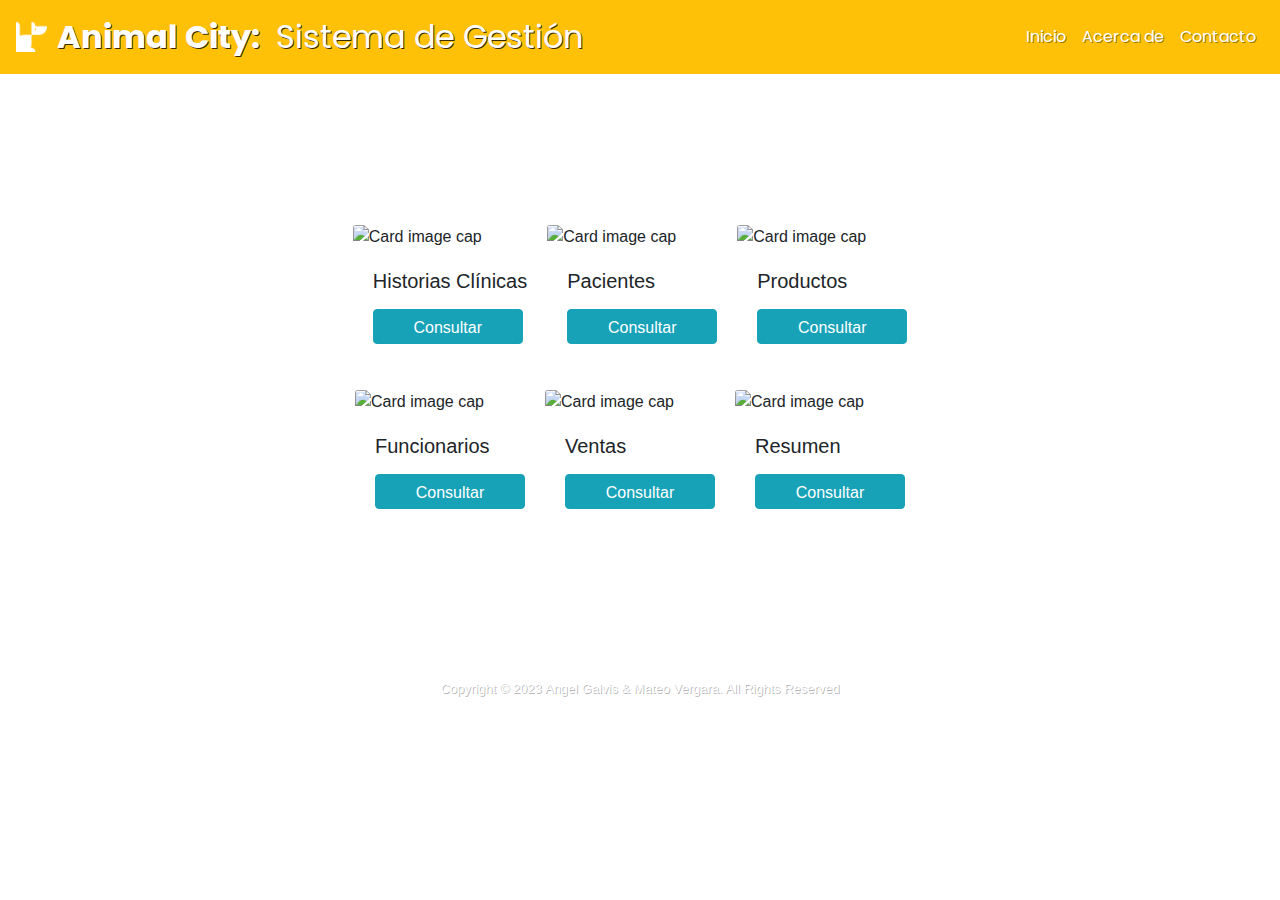
==== commit 02ad7582: "cambios con registro en la base de datos y visualización en tabla" ====
--- a/myapp/templates/home.html
+++ b/myapp/templates/home.html
@@ -72,7 +72,7 @@
               <div class="card-body">
                 <h5 class="card-title">Historias Clínicas</h5>
                 </p>
-                <a href="#" class="btn btn-info" style="height: 35px; width: 150px;">Consultar</a>
+                <a href="reg_historias" class="btn btn-info" style="height: 35px; width: 150px;">Consultar</a>
               </div>
             </div>
             
@@ -85,7 +85,7 @@
               </div>
             </div>
             
-            <div class="card-menu"">
+            <div class="card-menu">
               <img class="card-img-top" src="static/assets/Productos.png" alt="Card image cap">
               <div class="card-body">
                 <h5 class="card-title">Productos</h5>
@@ -102,7 +102,7 @@
         
           <div class="row d-flex justify-content-center">
         
-            <div class="card-menu"">
+            <div class="card-menu">
               <img class="card-img-top" src="static/assets/Funcionario.png" alt="Card image cap">
               <div class="card-body">
                 <h5 class="card-title">Funcionarios</h5>
@@ -111,7 +111,7 @@
               </div>
             </div>
         
-            <div class="card-menu"">
+            <div class="card-menu">
               <img class="card-img-top" src="static/assets/Ventas.png" alt="Card image cap">
               <div class="card-body">
                 <h5 class="card-title">Ventas</h5>
--- a/myapp/templates/static/css/style.css
+++ b/myapp/templates/static/css/style.css
@@ -1,20 +1,44 @@
 /*Style settings for the page body*/
 .cuerpo-login{
-    background-image: url('static/assets/BackgroundMenu.png');
+    background-image: url('static/assets/BackgroundMenu.jpg');
     background-repeat: no-repeat;
     background-size: cover;
 
 }
 
-.cuerpo-menu {
-    background-color: #080822;
-
+.cuerpo-menu{
+    background-image: url('static/assets/BackgroundMenu2.png');
+    background-repeat: no-repeat;
+    background-size: cover;
 }
 
-/*Style settings for the main container*/
-.container {
-    margin-top: 100px;
+.cuerpo-historias {
+    background-image: url('static/assets/BackgroundMenu2.png');
+    background-repeat: no-repeat;
+    background-size: cover;
 }
+
+.cuerpo-productos{
+    background-image: url('static/assets/BackgroundMenu2.png');
+    background-repeat: no-repeat;
+    background-size: cover;
+}
+
+.cuerpo-funcionarios{
+    background-image: url('static/assets/BackgroundMenu2.png');
+    background-repeat: no-repeat;
+    background-size: cover;
+}
+
+
+/*Style settings for the menu container*/
+.container-menu {
+    background-color: #fff;
+}
+
+.container-registro {
+    margin: auto;
+  }
 
 /*Style settings for the Index display container*/
 .display-vet{
@@ -70,75 +94,24 @@
     text-shadow: 1px 1px rgba(0, 0, 0, 0.80);
 }
 
-
-
-/*Style settings for cards in Menu view*/
-/*
-.card-menu {
-
-    width: 18rem;
-    margin-right: 15px;
-    margin-left: 15px;
-    text-align: center;
-    padding: 15px;
-    font-family: 'Poppins', sans-serif;
-    color: white;
-    background-color: #1D1D4F;
-    box-shadow: 4px 4px 0px rgba(255, 206, 0, 1);
-}
-*/
-
-
-/*Animación de Tarjetas*/
-.card-menu {
-    position: relative;
-    width: 18rem;
-    overflow: hidden;
-    margin-right: 15px;
-    margin-left: 15px;
-    text-align: center;
-    padding: 15px;
-    font-family: 'Poppins', sans-serif;
-    color: white;
-    background-color: #1D1D4F;
-    box-shadow: 4px 4px 0px rgba(255, 206, 0, 1);
-}
-
-.card-menu:hover img {
-    transform: scale(1.1);
-}
-
-.card-menu img {
-    transition: transform 0.5s ease;
-    width: 100%;
-    height: 100%;
-    object-fit: cover;
-}
-
-.card-menu .card-body {
-    position: absolute;
-    bottom: 0;
-    left: 0;
-    width: 100%;
-    background: rgba(0, 0, 0, 0.6);
-    color: #fff;
-    padding: 20px;
-    box-sizing: border-box;
-    transform: translateY(100%);
-    transition: transform 0.5s ease;
-}
-
-.card-menu:hover .card-body {
-    transform: translateY(0);
-}
-
 /*Style settings for footer*/
 footer {
     font-size: small;
     color: white;
     text-align: center;
     text-shadow: 1px 1px 0px rgba(0, 0, 0, 0.30);
-    font-family:'Gill Sans', 'Gill Sans MT', 'Calibri', 'Trebuchet MS', sans-serif;
-    margin-top: 20px;
-    padding-left: 10px;
-}+    font-family:'Gill Sans', 'Gill Sans MT', Calibri, 'Trebuchet MS', sans-serif;
+}
+
+@keyframes fade-in {
+    from {
+      opacity: 0;
+    }
+    to {
+      opacity: 1;
+    }
+  }
+  
+  .fade-in {
+    animation: fade-in 2s;
+  }